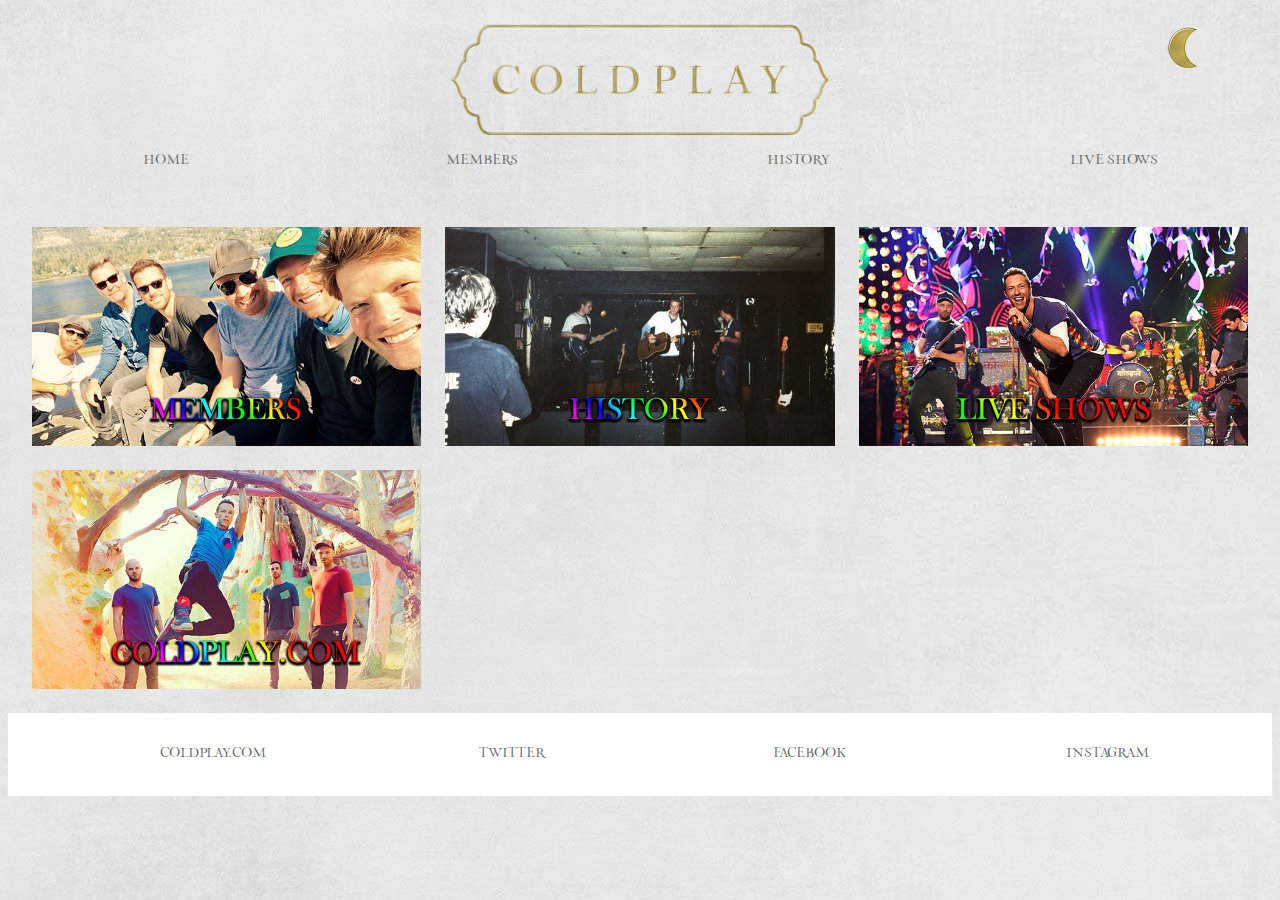
==== index.html @ 7b7e41ac "Eindopdr-FD-CP" ====
<!DOCTYPE html>
<html lang="en">

<head>
    <meta charset="UTF-8">
    <title>Coldplay</title>
    <link rel="stylesheet" href="styles/style.css">
</head>

<body id="home">

    <header>
       <img class="sunset" src="images/toggle_moon.png" alt="Image of a cresent moon">
        <!-- foto bron: http://www.coldplay.com -->
        <a href="index.html"><img class="coldplaylogo" src="images/coldplayGold.png" alt="coldplay logo ahfod-era"></a>
        <nav class="menu">
            <ul>
                <li class="menu"><a href="index.html">Home</a></li>
                <li class="menu"><a href="members.html">Members</a></li>
                <li class="menu"><a href="history.html">History</a></li>
                <li class="menu"><a href="live.html">Live shows</a></li>
            </ul>
        </nav>
    </header>

    <main>


        <section>
            <!-- Bron: https://www.musicbusinessworldwide.com/they-played-a-tiny-cafe-there-were-four-people-in-the-audience/ -->
            <a href="members.html"><img src="images/home-members.jpg" alt="A picture of the band with their managers Phil and Dave" class="home-img"></a>
        </section>
        <section>
            <!-- Bron: https://twitter.com/coldplay/status/606164001546846208 -->
            <a href="history.html"><img src="images/home-history.jpg" alt="A picture of the band playing live in 1999" class="home-img"></a>
        </section>
        <section>
            <!-- Bron: https://barcelona-home.com/events-and-guide/event-pro/coldplay-in-concert/ -->
            <a href="live.html"><img src="images/home-live.jpg" alt="A picture of the band live at the AHFOD tour" class="home-img"></a>
        </section>
        <section>
            <!-- Bron: http://press.atlanticrecords.com/coldplay/ -->
            <a href="http://coldplay.com/homepage/"><img src="images/home-coldplay-link.jpg" alt="A promo picture of the AHFOD album" class="home-img"></a>
        </section>

    </main>
    
    
    <footer>
        <ul>
        <li class="menu"><a href="http://coldplay.com/homepage/">Coldplay.com</a></li>
        <li class="menu"><a href="https://twitter.com/coldplay">Twitter</a></li>
        <li class="menu"><a href="https://www.facebook.com/coldplay">Facebook</a></li>
        <li class="menu"><a href="https://www.instagram.com/coldplay/">Instagram</a></li>
        </ul>
    </footer>
    
    <script src="js/scripts.js"></script>
</body>

</html>
---- styles/style.css ----
/* fonts, wooooo spannend */



@font-face {
    font-family: 'incognito-pro';
    src: url("/fonts/Incognito-Pro.woff") format("woff");
}

@font-face {
    font-family: 'incognito-italic';
    src: url("/fonts/Incognito-Pro-Italic.woff") format("woff");
}





/* main css, op alle pagina's hetzelfde */





body {
    color: dimgray;
    font-family: "incognito-pro";
    background-image: url(texture.jpg);
    }



header {
    margin: 0;
    padding-top: 1em;
    padding-bottom: 1em;
}

.sunset {
    width: 50px;
    position: absolute;
    margin-left: 90%; 
    transition: 1s;
}

@media (max-width:600px){
    .sunset {
        margin-left: 110%;
        transition: 1s;
    }
}

.coldplaylogo {
    width: 90%;
    display: block;
    margin-left: auto;
    margin-right: auto;
    transition: 1s;
}

@media (min-width:600px){
    .coldplaylogo {
        width: 30%;
        transition: 1s;
    }
}

body > header > nav {
    text-transform: uppercase;
    }

.menu ul {
    display: grid;
    grid-template-columns: 1fr 1fr;
    justify-items: center;
    padding: 0;
    list-style: none;
    font-family: 'incognito-pro';
}

@media (min-width: 30em){
    .menu ul {
    grid-template-columns: 1fr 1fr 1fr 1fr;
        justify-items: center;
}
    }



.menu a {
    color: dimgray;
    text-decoration: none;
    }

.menu a:hover {
    color: gold;
}


h1 {
    text-transform: uppercase;
    display: inline;
}


/* main */



main {
    display: grid;
    grid-gap:1.5em;
    padding:1.5em;
}

@media (min-width:50em) {
    main{
        grid-template-columns: repeat( auto-fit, minmax(320px, 1fr) );
    }
}


img {
    display:block;
    width: 100%;

}



/* history css */




#history main {
    padding: 0;
    margin: 0;
    list-style: none;
    font-family: 'incognito-pro';
}


/* iframe css voor jonny goes jazz */
.jazz {
    width: 100%;
    height: 100%;
}

iframe {
    width: 100%;
    height: auto;
    border: 2px solid black;
}

video {
    width: 100%;
    height: auto;
    border: 2px solid white;
}
 
#history section {
    width: 100%;
    height: auto;
}

fieldset {
    position:relative;
    max-width:36em;
    margin:0 auto;
    padding:20px;
    border:none;
}

input, label {
    display: block;
}


legend {
    position:relative;
    width:100%;
    left:0; top:0;
    margin:0; padding:20px;
    font-size:1.5em;
    line-height:var(--humptieSize);
    text-align:center;
}

form {
	background-image: url(textureDark.jpg);
	position: absolute;
	left: 0;
	top: 0;
	bottom: 0;
	width:24em;
	transform: 
		translatex(-100%);
	transition:1s;
}

form.toonForm {
	transform: translatex(0%);
}

h4 {
    background-image: url(textureDark.jpg);
 	margin:0;
	text-align:center;
	position: absolute;
	left: 100%;
	top:0%;
	padding: .25em;
	height: 10em;
	writing-mode: vertical-lr;

}


/* footer css, op elke pagina hetzelfde */




footer {
    background-color: white;
    text-align: center;
    padding: 1em;
    text-transform: uppercase;
}

footer ul {
    display: grid;
    grid-template-columns: 1fr 1fr;
    justify-items: center;
    padding 0;
    list-style: none;
    font-family: 'incognito-pro';
    }

@media (min-width: 30em) {
    footer ul {
        grid-template-columns: 1fr 1fr 1fr 1fr;
        justify-items: center;
    }
}
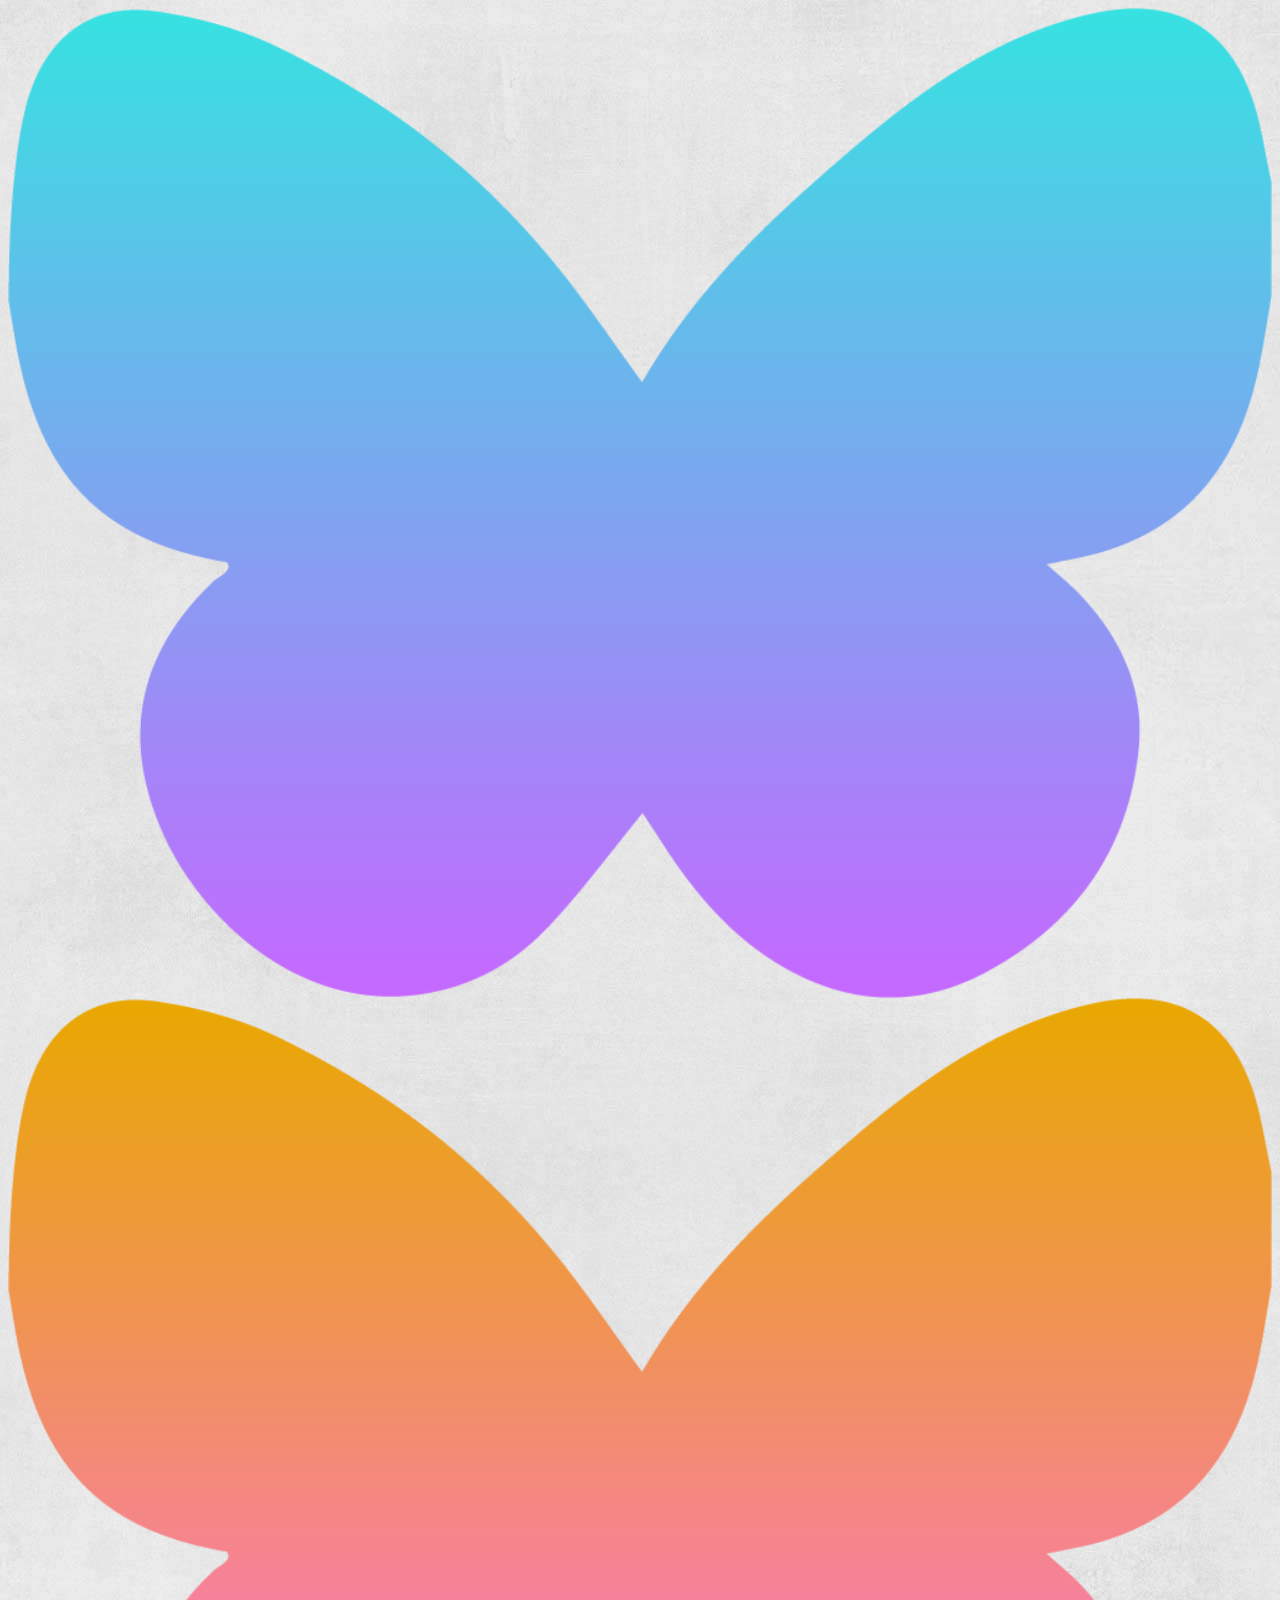
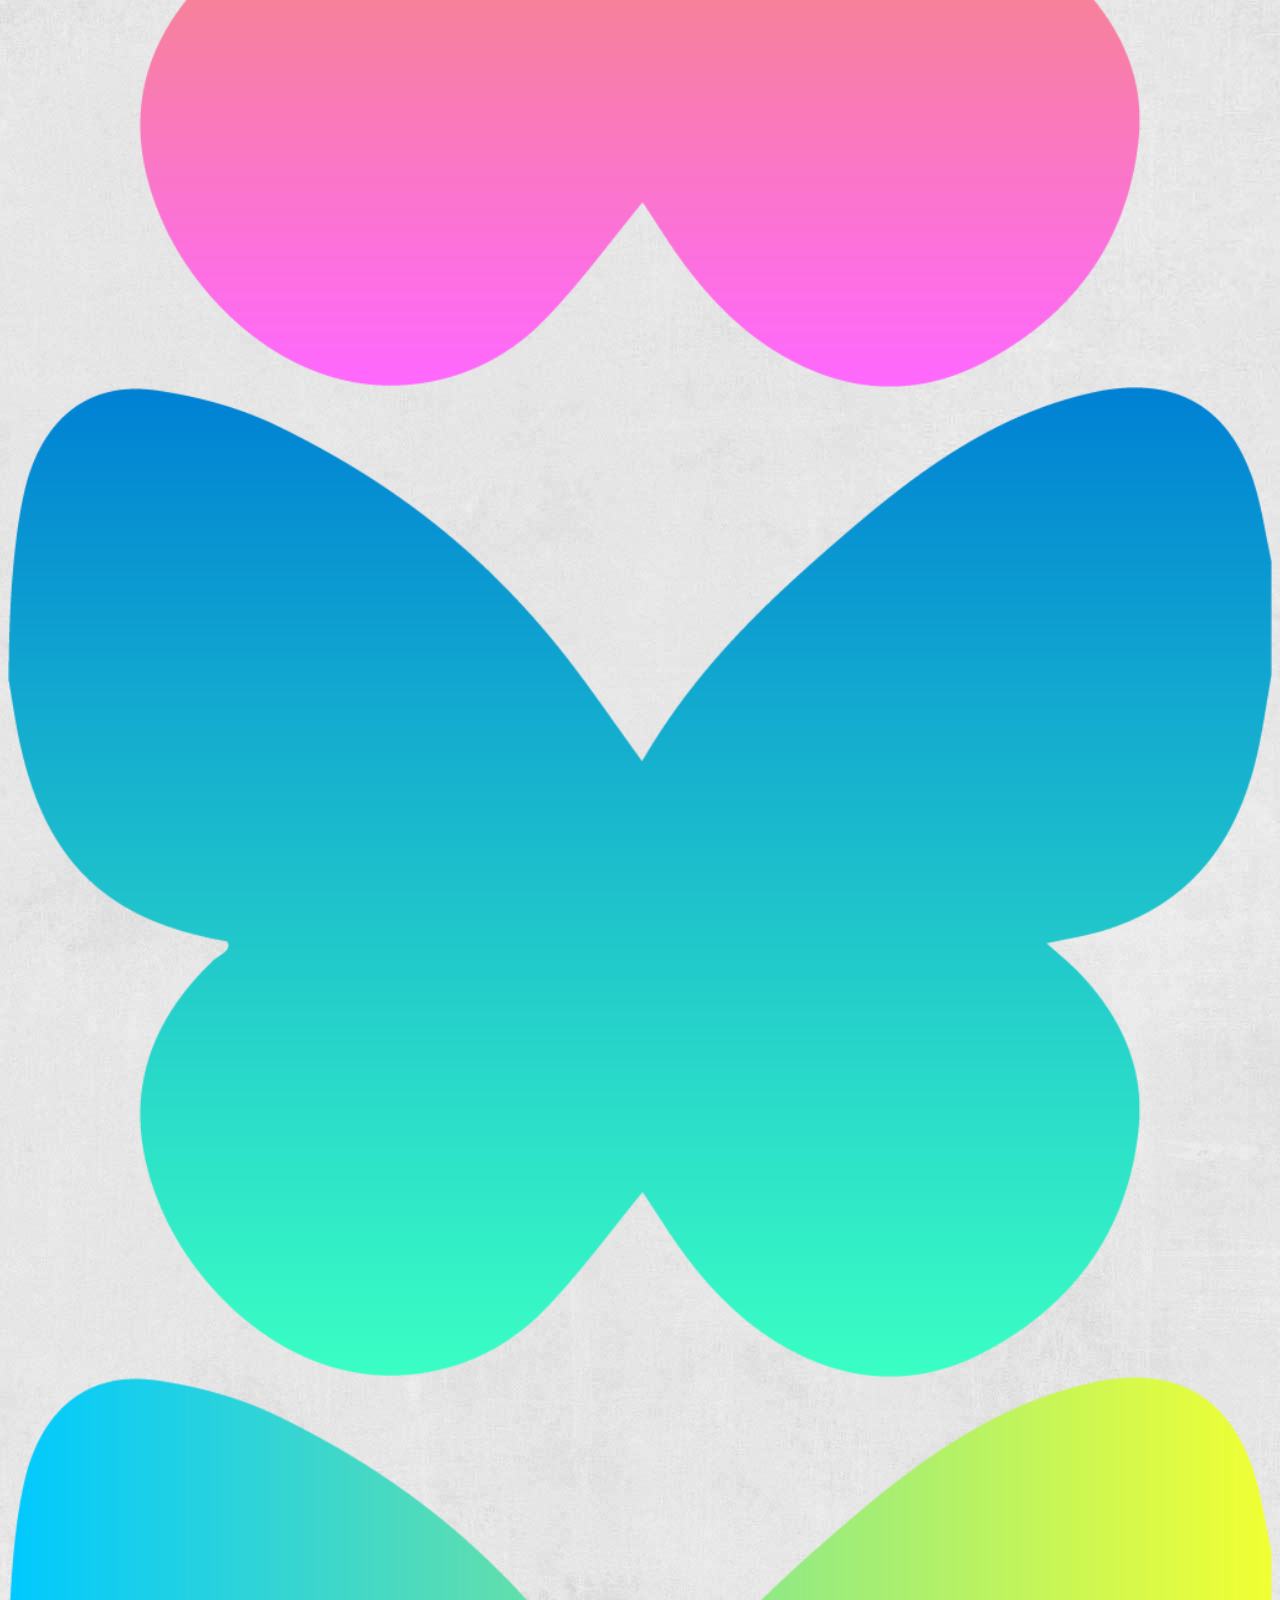
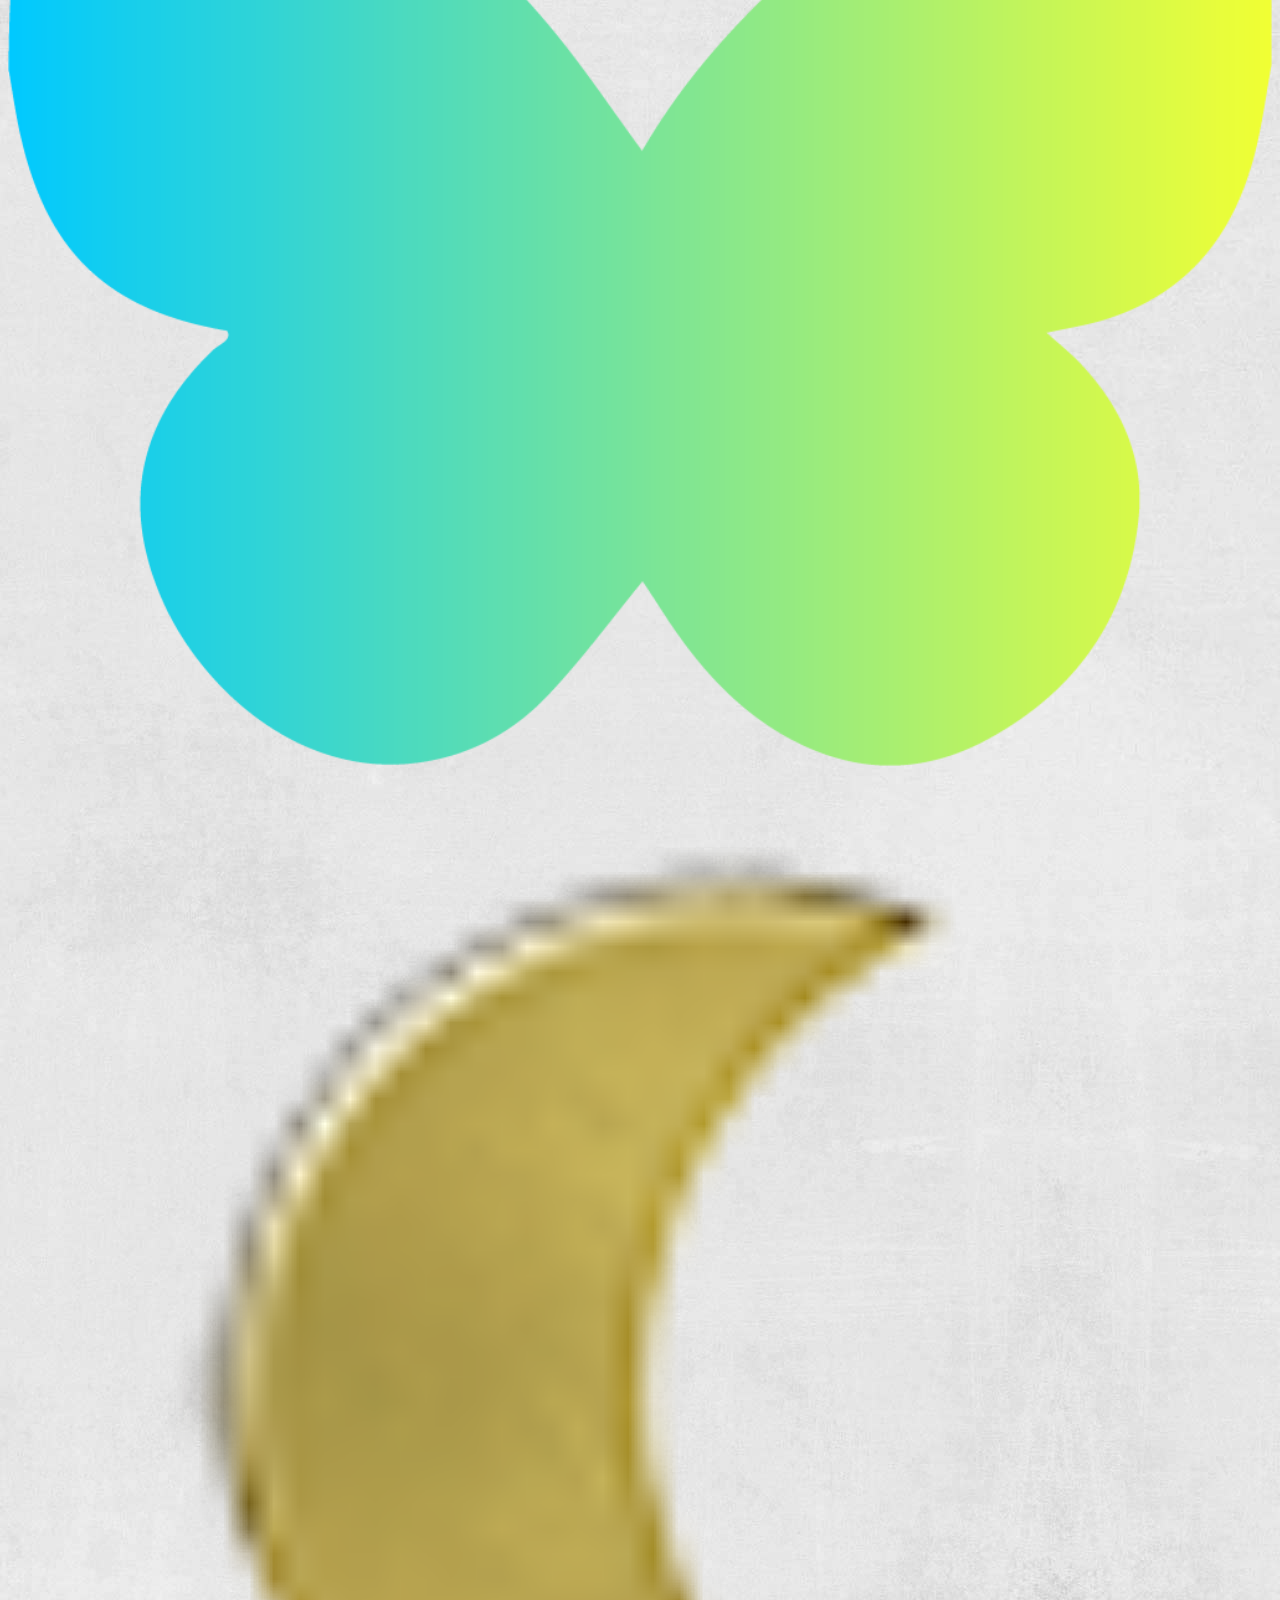
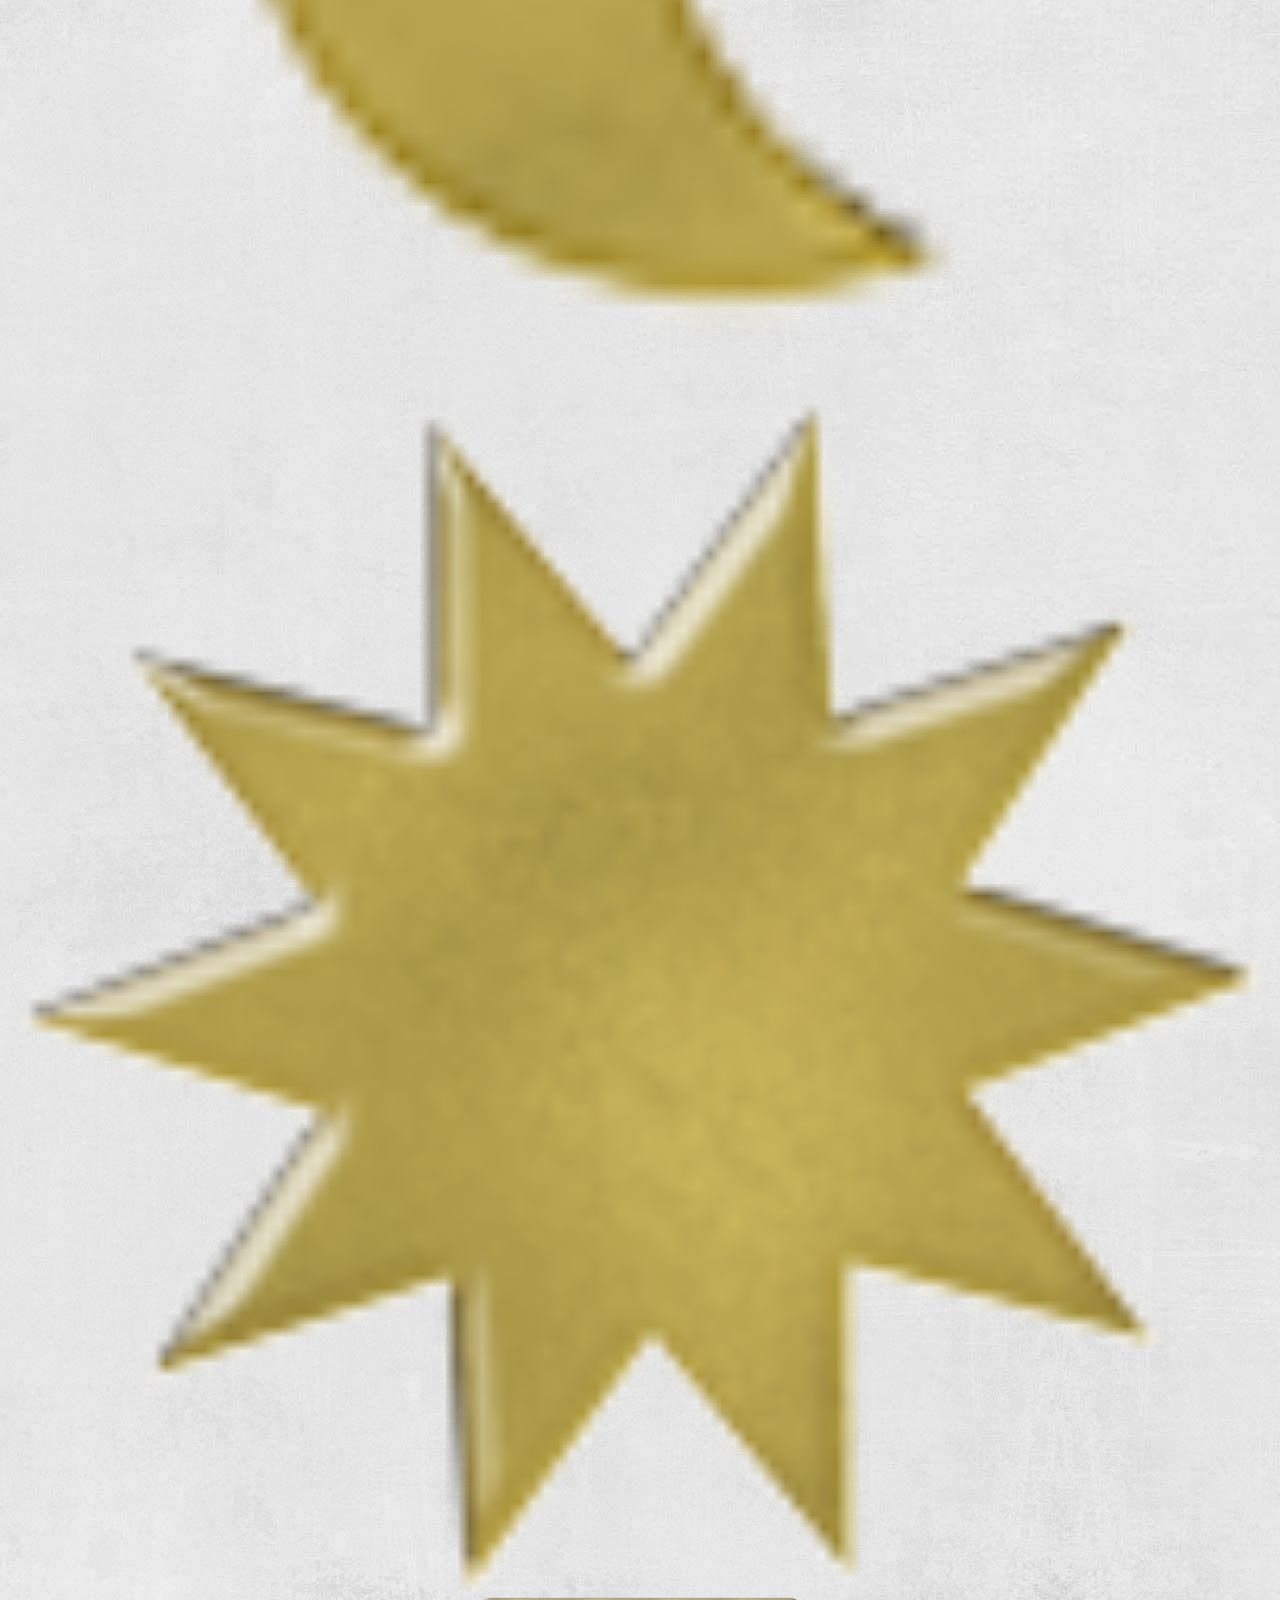
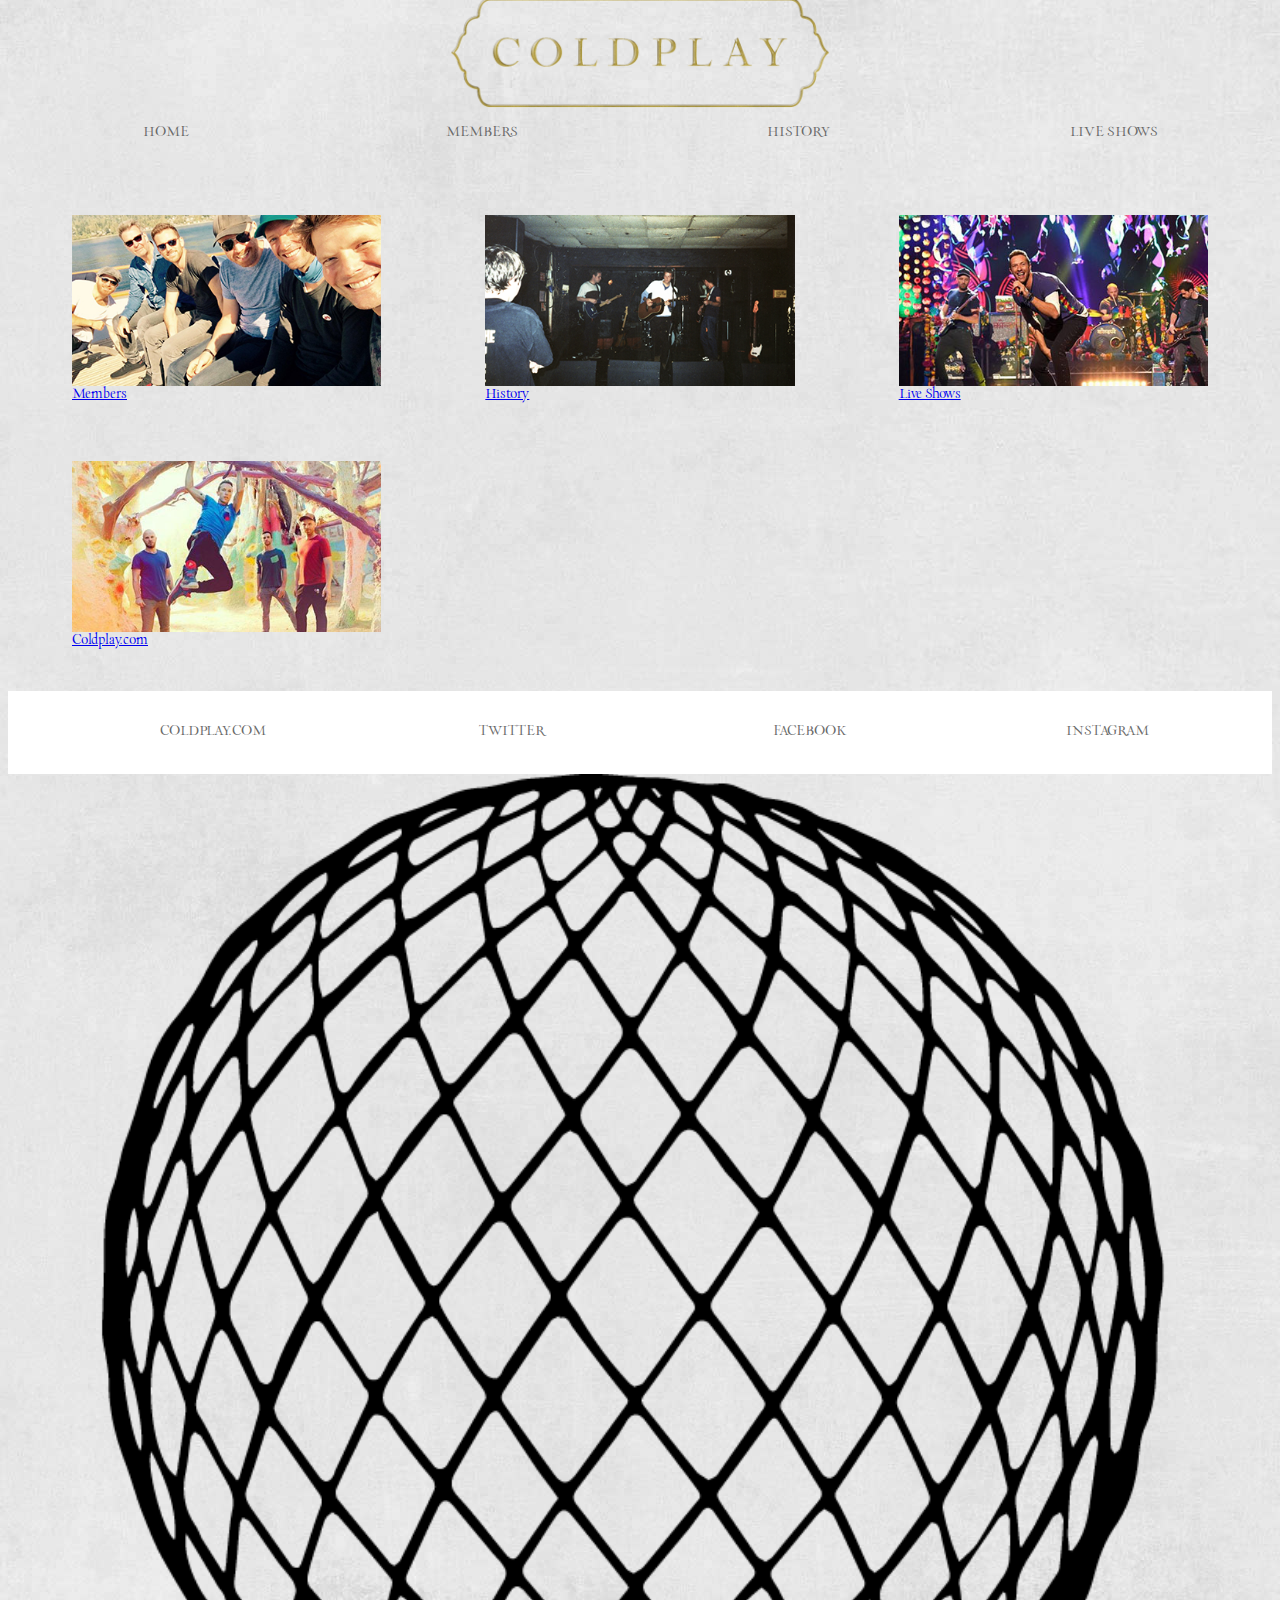
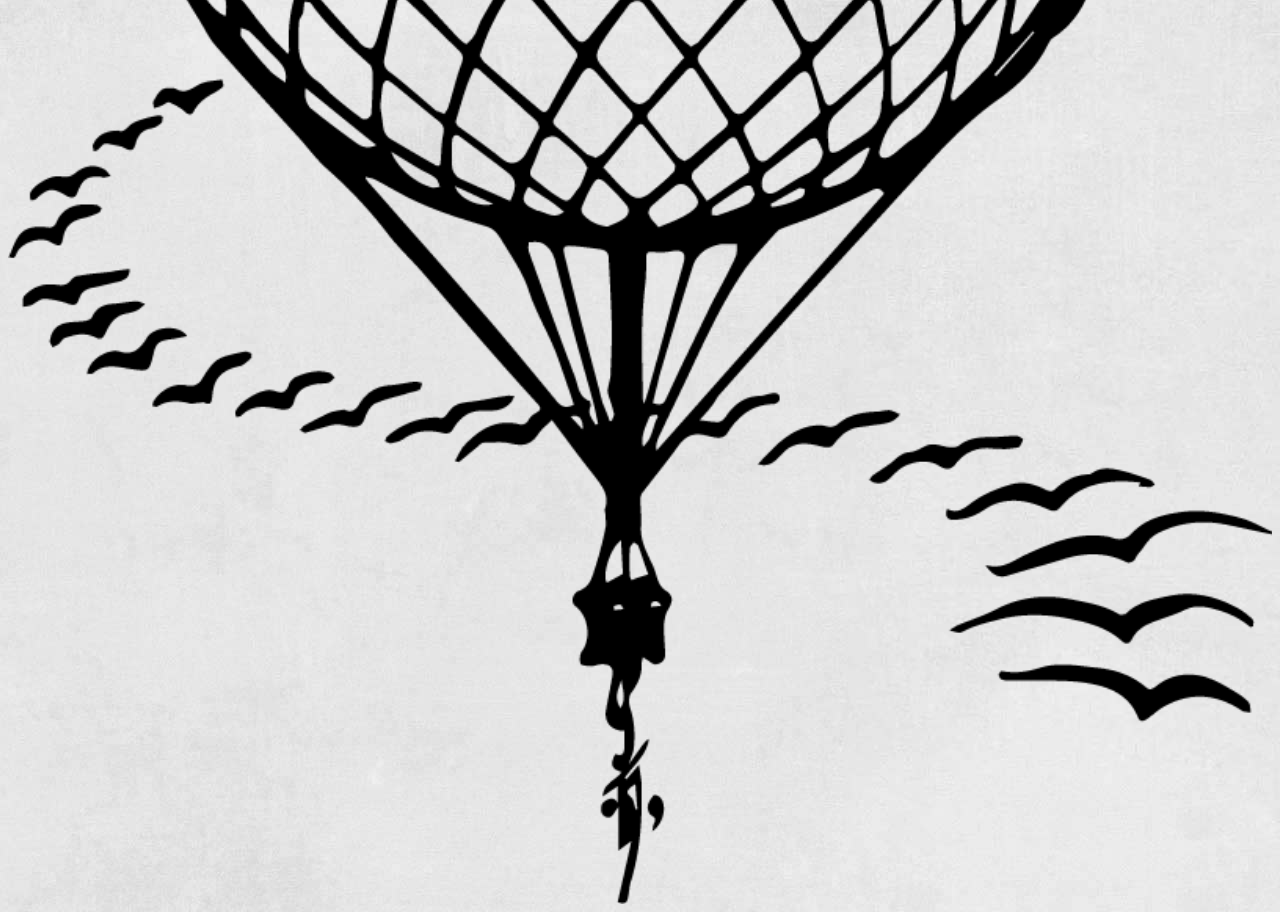
==== commit 3070e20f: "Herkansing FD-test" ====
--- a/index.html
+++ b/index.html
@@ -5,12 +5,23 @@
     <meta charset="UTF-8">
     <title>Coldplay</title>
     <link rel="stylesheet" href="styles/style.css">
+    <meta name="viewport" content="width=device-width,initial-scale=1,maximum-scale=1">
 </head>
+
+<!-- elke pagina heeft een uniek ID, mocht er iets op 1 pagina anders zijn dan op de ander kan dit met een ID in 1x veranderd worden -->
 
 <body id="home">
 
+    <!-- Geanimeerde vlinders die op de pagina rond vliegen, horen niet echt thuis in een header of main of footer maar zweven erboven, daarom zitten ze los in de body -->
+    <!-- foto bron: http://www.coldplay.com -->
+    <img class="butterflyBlue" src="images/Butterfly.png" alt="a blue and purple gradient butterfly fluttering around with ease">
+    <img class="butterflyOrange" src="images/Butterfly_2.png" alt="an orange and pink gradient butterfly fluttering around with ease">
+    <img class="butterflyTurq" src="images/Butterfly_3.png" alt="a blue and turquoise gradient butterfly fluttering around with ease">
+    <img class="butterflyGreen" src="images/Butterfly_4.png" alt="A blue and green gradient butterfly fluttering around with ease">
+
     <header>
-       <img class="sunset" src="images/toggle_moon.png" alt="Image of a cresent moon">
+        <img Id="sunset" src="images/toggle_moon.png" alt="Image of a cresent moon">
+        <img id="sunrise" src="images/toggle_sun.png" alt="Image of a sun">
         <!-- foto bron: http://www.coldplay.com -->
         <a href="index.html"><img class="coldplaylogo" src="images/coldplayGold.png" alt="coldplay logo ahfod-era"></a>
         <nav class="menu">
@@ -25,36 +36,57 @@
 
     <main>
 
-
         <section>
             <!-- Bron: https://www.musicbusinessworldwide.com/they-played-a-tiny-cafe-there-were-four-people-in-the-audience/ -->
-            <a href="members.html"><img src="images/home-members.jpg" alt="A picture of the band with their managers Phil and Dave" class="home-img"></a>
+            <a href="members.html">
+                <figure>
+                    <img src="images/org-home-members.jpg" alt="A picture of the band with their managers Phil and Dave" class="home-img">
+                    <figcaption>Members</figcaption>
+                </figure>
+            </a>
         </section>
         <section>
             <!-- Bron: https://twitter.com/coldplay/status/606164001546846208 -->
-            <a href="history.html"><img src="images/home-history.jpg" alt="A picture of the band playing live in 1999" class="home-img"></a>
+            <a href="history.html">
+                <figure>
+                    <img src="images/org-home-history.png" alt="A picture of the band playing live in 1999" class="home-img">
+                    <figcaption>History</figcaption>
+                </figure>
+            </a>
         </section>
         <section>
             <!-- Bron: https://barcelona-home.com/events-and-guide/event-pro/coldplay-in-concert/ -->
-            <a href="live.html"><img src="images/home-live.jpg" alt="A picture of the band live at the AHFOD tour" class="home-img"></a>
+            <a href="live.html">
+                <figure>
+                    <img src="images/org-home-live.jpg" alt="A picture of the band live at the AHFOD tour" class="home-img">
+                    <figcaption>Live Shows</figcaption>
+                </figure>
+            </a>
         </section>
         <section>
             <!-- Bron: http://press.atlanticrecords.com/coldplay/ -->
-            <a href="http://coldplay.com/homepage/"><img src="images/home-coldplay-link.jpg" alt="A promo picture of the AHFOD album" class="home-img"></a>
+            <a href="http://coldplay.com/homepage/">
+            <figure>
+                <img src="images/org-home-coldplay-link.jpg" alt="A promo picture of the AHFOD album" class="home-img">
+                <figcaption>Coldplay.com</figcaption>
+            </figure>
+            </a>
         </section>
 
     </main>
-    
-    
+
+
     <footer>
         <ul>
-        <li class="menu"><a href="http://coldplay.com/homepage/">Coldplay.com</a></li>
-        <li class="menu"><a href="https://twitter.com/coldplay">Twitter</a></li>
-        <li class="menu"><a href="https://www.facebook.com/coldplay">Facebook</a></li>
-        <li class="menu"><a href="https://www.instagram.com/coldplay/">Instagram</a></li>
+            <li class="menu"><a href="http://coldplay.com/homepage/">Coldplay.com</a></li>
+            <li class="menu"><a href="https://twitter.com/coldplay">Twitter</a></li>
+            <li class="menu"><a href="https://www.facebook.com/coldplay">Facebook</a></li>
+            <li class="menu"><a href="https://www.instagram.com/coldplay/">Instagram</a></li>
         </ul>
     </footer>
-    
+
+    <img class="balloon" src="images/balloon.png" alt="A balloon with a basket just gently floating around">
+
     <script src="js/scripts.js"></script>
 </body>
 
